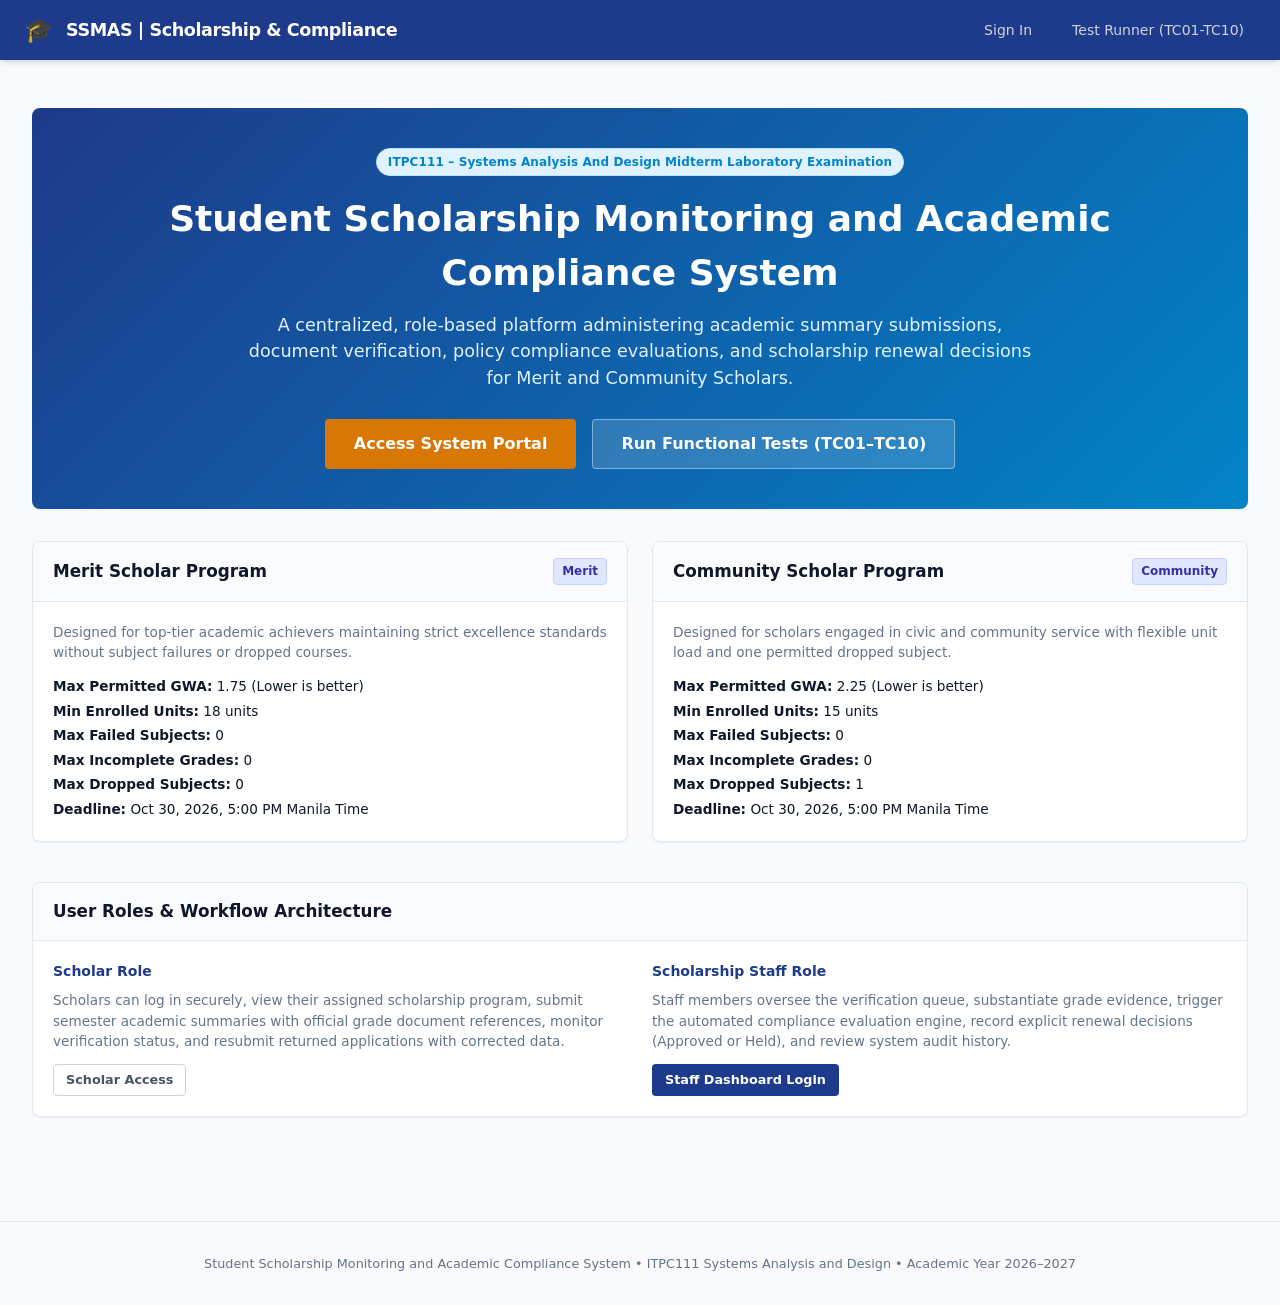
==== index.html @ eb08ff11 "Add files via upload" ====
<!DOCTYPE html>
<html lang="en">
<head>
    <meta charset="UTF-8">
    <meta name="viewport" content="width=device-width, initial-scale=1.0">
    <title>Student Scholarship Monitoring and Academic Compliance System</title>
    <link rel="stylesheet" href="css/styles.css">
</head>
<body class="scholar-layout">
    <nav class="top-navbar">
        <a href="index.html" class="brand">
            <span class="brand-icon">🎓</span>
            <span class="brand-title">SSMAS | Scholarship & Compliance</span>
        </a>
        <div class="nav-links">
            <a href="login.html" class="nav-link">Sign In</a>
            <a href="tests/runner.html" class="nav-link">Test Runner (TC01-TC10)</a>
        </div>
    </nav>

    <main class="main-content">
        <div class="card" style="padding: 2.5rem; text-align: center; background: linear-gradient(135deg, #1e3a8a 0%, #0284c7 100%); color: #ffffff; border: none; margin-top: 1rem;">
            <span class="badge badge-info" style="margin-bottom: 1rem; align-self: center;">ITPC111 – Systems Analysis and Design Midterm Laboratory Examination</span>
            <h1 style="font-size: 2.25rem; font-weight: 800; margin-bottom: 0.75rem;">Student Scholarship Monitoring and Academic Compliance System</h1>
            <p style="font-size: 1.1rem; max-width: 800px; margin: 0 auto 1.75rem auto; color: #e0f2fe;">
                A centralized, role-based platform administering academic summary submissions, document verification, policy compliance evaluations, and scholarship renewal decisions for Merit and Community Scholars.
            </p>
            <div style="display: flex; justify-content: center; gap: 1rem; flex-wrap: wrap;">
                <a href="login.html" class="btn btn-warning" style="font-size: 1rem; padding: 0.75rem 1.75rem;">Access System Portal</a>
                <a href="tests/runner.html" class="btn btn-outline" style="background: rgba(255,255,255,0.15); color: #fff; border-color: rgba(255,255,255,0.4); font-size: 1rem; padding: 0.75rem 1.75rem;">Run Functional Tests (TC01–TC10)</a>
            </div>
        </div>

        <div style="display: grid; grid-template-columns: repeat(auto-fit, minmax(320px, 1fr)); gap: 1.5rem; margin-top: 2rem;">
            <!-- Merit Scholar Program Card -->
            <div class="card">
                <div class="card-header">
                    <h3>Merit Scholar Program</h3>
                    <span class="program-badge">Merit</span>
                </div>
                <div class="card-body">
                    <p class="text-sm text-muted mb-3">Designed for top-tier academic achievers maintaining strict excellence standards without subject failures or dropped courses.</p>
                    <ul style="list-style: none; font-size: 0.85rem; line-height: 1.8;">
                        <li><strong>Max Permitted GWA:</strong> 1.75 (Lower is better)</li>
                        <li><strong>Min Enrolled Units:</strong> 18 units</li>
                        <li><strong>Max Failed Subjects:</strong> 0</li>
                        <li><strong>Max Incomplete Grades:</strong> 0</li>
                        <li><strong>Max Dropped Subjects:</strong> 0</li>
                        <li><strong>Deadline:</strong> Oct 30, 2026, 5:00 PM Manila Time</li>
                    </ul>
                </div>
            </div>

            <!-- Community Scholar Program Card -->
            <div class="card">
                <div class="card-header">
                    <h3>Community Scholar Program</h3>
                    <span class="program-badge">Community</span>
                </div>
                <div class="card-body">
                    <p class="text-sm text-muted mb-3">Designed for scholars engaged in civic and community service with flexible unit load and one permitted dropped subject.</p>
                    <ul style="list-style: none; font-size: 0.85rem; line-height: 1.8;">
                        <li><strong>Max Permitted GWA:</strong> 2.25 (Lower is better)</li>
                        <li><strong>Min Enrolled Units:</strong> 15 units</li>
                        <li><strong>Max Failed Subjects:</strong> 0</li>
                        <li><strong>Max Incomplete Grades:</strong> 0</li>
                        <li><strong>Max Dropped Subjects:</strong> 1</li>
                        <li><strong>Deadline:</strong> Oct 30, 2026, 5:00 PM Manila Time</li>
                    </ul>
                </div>
            </div>
        </div>

        <!-- Role Access Cards -->
        <div class="card mt-4">
            <div class="card-header">
                <h3>User Roles & Workflow Architecture</h3>
            </div>
            <div class="card-body">
                <div style="display: grid; grid-template-columns: repeat(auto-fit, minmax(280px, 1fr)); gap: 1.5rem;">
                    <div>
                        <h4 style="color: var(--primary); margin-bottom: 0.5rem;">Scholar Role</h4>
                        <p class="text-sm text-muted">Scholars can log in securely, view their assigned scholarship program, submit semester academic summaries with official grade document references, monitor verification status, and resubmit returned applications with corrected data.</p>
                        <a href="login.html" class="btn btn-outline btn-sm mt-3">Scholar Access</a>
                    </div>
                    <div>
                        <h4 style="color: var(--primary); margin-bottom: 0.5rem;">Scholarship Staff Role</h4>
                        <p class="text-sm text-muted">Staff members oversee the verification queue, substantiate grade evidence, trigger the automated compliance evaluation engine, record explicit renewal decisions (Approved or Held), and review system audit history.</p>
                        <a href="login.html" class="btn btn-primary btn-sm mt-3">Staff Dashboard Login</a>
                    </div>
                </div>
            </div>
        </div>
    </main>

    <footer style="text-align: center; padding: 2rem; color: var(--text-muted); font-size: 0.8rem; border-top: 1px solid var(--border-color); margin-top: 3rem;">
        Student Scholarship Monitoring and Academic Compliance System &bull; ITPC111 Systems Analysis and Design &bull; Academic Year 2026–2027
    </footer>
</body>
</html>
---- css/styles.css ----
/* ==========================================================================
   Student Scholarship Monitoring and Academic Compliance System
   Main Design System & Responsive Stylesheet
   ========================================================================== */

:root {
    --primary: #1e3a8a;
    --primary-light: #2563eb;
    --primary-dark: #1e293b;
    --accent: #0284c7;
    --accent-light: #e0f2fe;
    
    --success: #059669;
    --success-bg: #d1fae5;
    --success-border: #a7f3d0;
    
    --warning: #d97706;
    --warning-bg: #fef3c7;
    --warning-border: #fde68a;
    
    --danger: #dc2626;
    --danger-bg: #fee2e2;
    --danger-border: #fca5a5;
    
    --bg-main: #f8fafc;
    --bg-surface: #ffffff;
    --text-primary: #0f172a;
    --text-secondary: #475569;
    --text-muted: #64748b;
    --border-color: #e2e8f0;
    --border-dark: #cbd5e1;

    --font-sans: 'Inter', system-ui, -apple-system, BlinkMacSystemFont, "Segoe UI", Roboto, "Helvetica Neue", Arial, sans-serif;
    --shadow-sm: 0 1px 2px 0 rgb(0 0 0 / 0.05);
    --shadow-md: 0 4px 6px -1px rgb(0 0 0 / 0.1), 0 2px 4px -2px rgb(0 0 0 / 0.1);
    --shadow-lg: 0 10px 15px -3px rgb(0 0 0 / 0.1), 0 4px 6px -4px rgb(0 0 0 / 0.1);
    --radius-sm: 4px;
    --radius-md: 8px;
    --radius-lg: 12px;
}

* {
    box-sizing: border-box;
    margin: 0;
    padding: 0;
}

body {
    font-family: var(--font-sans);
    background-color: var(--bg-main);
    color: var(--text-primary);
    line-height: 1.5;
    font-size: 14px;
    min-height: 100vh;
}

/* --------------------------------------------------------------------------
   Layout Components: Topbar, Sidebar & Content
   -------------------------------------------------------------------------- */
.app-container {
    display: flex;
    min-height: 100vh;
}

/* Scholar Topbar Layout */
.scholar-layout {
    display: flex;
    flex-direction: column;
    min-height: 100vh;
}

.top-navbar {
    background-color: var(--primary);
    color: #ffffff;
    padding: 0.75rem 1.5rem;
    display: flex;
    justify-content: space-between;
    align-items: center;
    box-shadow: var(--shadow-md);
    position: sticky;
    top: 0;
    z-index: 50;
}

.top-navbar .brand {
    display: flex;
    align-items: center;
    gap: 0.75rem;
    text-decoration: none;
    color: #ffffff;
}

.brand-icon {
    font-size: 1.5rem;
}

.brand-title {
    font-weight: 700;
    font-size: 1.1rem;
    letter-spacing: -0.025em;
}

.nav-links {
    display: flex;
    gap: 1rem;
    align-items: center;
}

.nav-link {
    color: #cbd5e1;
    text-decoration: none;
    padding: 0.4rem 0.75rem;
    border-radius: var(--radius-sm);
    font-weight: 500;
    transition: background-color 0.15s, color 0.15s;
}

.nav-link:hover, .nav-link.active {
    background-color: rgba(255, 255, 255, 0.15);
    color: #ffffff;
}

/* Staff Sidebar Layout */
.staff-sidebar {
    width: 260px;
    background-color: var(--primary-dark);
    color: #ffffff;
    display: flex;
    flex-direction: column;
    flex-shrink: 0;
    position: sticky;
    top: 0;
    height: 100vh;
    box-shadow: var(--shadow-md);
}

.sidebar-brand {
    padding: 1.25rem 1.5rem;
    border-bottom: 1px solid rgba(255, 255, 255, 0.1);
    display: flex;
    align-items: center;
    gap: 0.75rem;
}

.sidebar-nav {
    padding: 1rem 0;
    flex: 1;
    overflow-y: auto;
}

.sidebar-section-title {
    padding: 0.5rem 1.5rem;
    font-size: 0.7rem;
    text-transform: uppercase;
    letter-spacing: 0.05em;
    color: #94a3b8;
    font-weight: 600;
}

.sidebar-link {
    display: flex;
    align-items: center;
    gap: 0.75rem;
    padding: 0.65rem 1.5rem;
    color: #cbd5e1;
    text-decoration: none;
    font-weight: 500;
    transition: background-color 0.15s, color 0.15s;
}

.sidebar-link:hover {
    background-color: rgba(255, 255, 255, 0.08);
    color: #ffffff;
}

.sidebar-link.active {
    background-color: var(--primary-light);
    color: #ffffff;
}

.sidebar-footer {
    padding: 1rem 1.5rem;
    border-top: 1px solid rgba(255, 255, 255, 0.1);
}

.main-content {
    flex: 1;
    padding: 2rem;
    max-width: 1400px;
    margin: 0 auto;
    width: 100%;
}

.page-header {
    display: flex;
    justify-content: space-between;
    align-items: center;
    margin-bottom: 1.75rem;
    flex-wrap: wrap;
    gap: 1rem;
}

.page-title {
    font-size: 1.6rem;
    font-weight: 700;
    color: var(--text-primary);
}

.page-subtitle {
    color: var(--text-muted);
    font-size: 0.9rem;
    margin-top: 0.2rem;
}

/* --------------------------------------------------------------------------
   User Profile Pill & Header Controls
   -------------------------------------------------------------------------- */
.header-actions {
    display: flex;
    align-items: center;
    gap: 1rem;
}

.user-info-pill {
    display: flex;
    align-items: center;
    gap: 0.75rem;
    background: var(--bg-surface);
    border: 1px solid var(--border-color);
    padding: 0.35rem 0.75rem;
    border-radius: 9999px;
    box-shadow: var(--shadow-sm);
}

.user-avatar-circle {
    width: 30px;
    height: 30px;
    border-radius: 50%;
    background-color: var(--primary);
    color: #ffffff;
    display: flex;
    align-items: center;
    justify-content: center;
    font-weight: 600;
    font-size: 0.85rem;
}

.user-meta {
    display: flex;
    flex-direction: column;
}

.user-name {
    font-size: 0.82rem;
    font-weight: 600;
    line-height: 1.1;
}

.user-sub {
    font-size: 0.7rem;
    color: var(--text-muted);
}

/* --------------------------------------------------------------------------
   Cards & Content Surfaces
   -------------------------------------------------------------------------- */
.card {
    background: var(--bg-surface);
    border: 1px solid var(--border-color);
    border-radius: var(--radius-md);
    box-shadow: var(--shadow-sm);
    overflow: hidden;
    margin-bottom: 1.5rem;
}

.card-header {
    padding: 1rem 1.25rem;
    border-bottom: 1px solid var(--border-color);
    display: flex;
    justify-content: space-between;
    align-items: center;
    background-color: #fafbfc;
}

.card-header h3, .card-header h4 {
    font-size: 1.05rem;
    font-weight: 600;
    color: var(--text-primary);
}

.card-body {
    padding: 1.25rem;
}

.card-warning {
    border-color: var(--warning-border);
    background-color: #fffdfa;
}

/* --------------------------------------------------------------------------
   Badges & Status Tags
   -------------------------------------------------------------------------- */
.badge {
    display: inline-flex;
    align-items: center;
    gap: 0.35rem;
    padding: 0.25rem 0.65rem;
    font-size: 0.75rem;
    font-weight: 600;
    border-radius: 9999px;
    text-transform: capitalize;
    letter-spacing: 0.01em;
}

.badge-success {
    background-color: var(--success-bg);
    color: var(--success);
    border: 1px solid var(--success-border);
}

.badge-warning {
    background-color: var(--warning-bg);
    color: var(--warning);
    border: 1px solid var(--warning-border);
}

.badge-danger {
    background-color: var(--danger-bg);
    color: var(--danger);
    border: 1px solid var(--danger-border);
}

.badge-info {
    background-color: var(--accent-light);
    color: var(--accent);
    border: 1px solid #bae6fd;
}

.badge-secondary, .badge-neutral {
    background-color: #f1f5f9;
    color: #475569;
    border: 1px solid #cbd5e1;
}

.program-badge {
    background-color: #e0e7ff;
    color: #3730a3;
    border: 1px solid #c7d2fe;
    font-weight: 700;
    font-size: 0.75rem;
    padding: 0.2rem 0.5rem;
    border-radius: var(--radius-sm);
    display: inline-block;
}

.dot {
    width: 6px;
    height: 6px;
    border-radius: 50%;
    background-color: currentColor;
}

/* --------------------------------------------------------------------------
   Buttons & Interactive Elements
   -------------------------------------------------------------------------- */
.btn {
    display: inline-flex;
    align-items: center;
    justify-content: center;
    gap: 0.4rem;
    font-family: inherit;
    font-size: 0.85rem;
    font-weight: 600;
    padding: 0.5rem 1rem;
    border-radius: var(--radius-sm);
    border: 1px solid transparent;
    cursor: pointer;
    text-decoration: none;
    transition: all 0.15s ease-in-out;
}

.btn:disabled, .btn.disabled {
    opacity: 0.6;
    cursor: not-allowed;
}

.btn-primary {
    background-color: var(--primary);
    color: #ffffff;
}

.btn-primary:hover:not(:disabled) {
    background-color: var(--primary-light);
}

.btn-success {
    background-color: var(--success);
    color: #ffffff;
}

.btn-success:hover:not(:disabled) {
    background-color: #047857;
}

.btn-warning {
    background-color: var(--warning);
    color: #ffffff;
}

.btn-warning:hover:not(:disabled) {
    background-color: #b45309;
}

.btn-danger {
    background-color: var(--danger);
    color: #ffffff;
}

.btn-danger:hover:not(:disabled) {
    background-color: #b91c1c;
}

.btn-outline {
    background-color: transparent;
    border-color: var(--border-dark);
    color: var(--text-secondary);
}

.btn-outline:hover:not(:disabled) {
    background-color: #f1f5f9;
    color: var(--text-primary);
}

.btn-sm {
    padding: 0.35rem 0.75rem;
    font-size: 0.8rem;
}

.btn-xs {
    padding: 0.2rem 0.5rem;
    font-size: 0.75rem;
}

.btn-group-vertical {
    display: flex;
    flex-direction: column;
    gap: 0.25rem;
}

/* --------------------------------------------------------------------------
   Tables
   -------------------------------------------------------------------------- */
.table-responsive {
    overflow-x: auto;
    width: 100%;
}

.table {
    width: 100%;
    border-collapse: collapse;
    text-align: left;
    font-size: 0.85rem;
}

.table th {
    background-color: #f8fafc;
    color: var(--text-secondary);
    font-weight: 600;
    padding: 0.75rem 1rem;
    border-bottom: 2px solid var(--border-color);
    white-space: nowrap;
}

.table td {
    padding: 0.85rem 1rem;
    border-bottom: 1px solid var(--border-color);
    vertical-align: middle;
}

.table tbody tr:hover {
    background-color: #f8fafc;
}

.table-bordered {
    border: 1px solid var(--border-color);
}

.table-bordered th, .table-bordered td {
    border: 1px solid var(--border-color);
}

/* --------------------------------------------------------------------------
   Forms & Controls
   -------------------------------------------------------------------------- */
.form-group {
    margin-bottom: 1.25rem;
}

.form-group label {
    display: block;
    margin-bottom: 0.4rem;
    font-weight: 600;
    font-size: 0.85rem;
    color: var(--text-primary);
}

.form-control {
    width: 100%;
    padding: 0.55rem 0.75rem;
    font-family: inherit;
    font-size: 0.875rem;
    color: var(--text-primary);
    background-color: var(--bg-surface);
    border: 1px solid var(--border-dark);
    border-radius: var(--radius-sm);
    transition: border-color 0.15s, box-shadow 0.15s;
}

.form-control:focus {
    outline: none;
    border-color: var(--primary-light);
    box-shadow: 0 0 0 3px rgba(37, 99, 235, 0.15);
}

.form-row-grid {
    display: grid;
    grid-template-columns: repeat(auto-fit, minmax(180px, 1fr));
    gap: 1rem;
}

.filter-bar {
    display: flex;
    flex-wrap: wrap;
    gap: 0.75rem;
    margin-bottom: 1.25rem;
    align-items: center;
    background: var(--bg-surface);
    padding: 0.85rem 1rem;
    border: 1px solid var(--border-color);
    border-radius: var(--radius-md);
}

.search-input-wrap {
    flex: 1;
    min-width: 240px;
}

/* --------------------------------------------------------------------------
   Metrics & Dashboard Stats Cards
   -------------------------------------------------------------------------- */
.stats-grid {
    display: grid;
    grid-template-columns: repeat(auto-fit, minmax(220px, 1fr));
    gap: 1.25rem;
    margin-bottom: 1.75rem;
}

.stat-card {
    background: var(--bg-surface);
    border: 1px solid var(--border-color);
    border-radius: var(--radius-md);
    padding: 1.25rem;
    display: flex;
    align-items: center;
    gap: 1rem;
    box-shadow: var(--shadow-sm);
}

.stat-icon {
    width: 48px;
    height: 48px;
    border-radius: var(--radius-md);
    display: flex;
    align-items: center;
    justify-content: center;
    font-size: 1.4rem;
}

.stat-icon-blue { background: #dbeafe; color: #1e40af; }
.stat-icon-amber { background: #fef3c7; color: #92400e; }
.stat-icon-green { background: #d1fae5; color: #065f46; }
.stat-icon-red { background: #fee2e2; color: #991b1b; }

.stat-details {
    display: flex;
    flex-direction: column;
}

.stat-val {
    font-size: 1.75rem;
    font-weight: 700;
    line-height: 1.1;
    color: var(--text-primary);
}

.stat-title {
    font-size: 0.8rem;
    color: var(--text-muted);
    font-weight: 500;
}

/* --------------------------------------------------------------------------
   Policy Grid & Scholar Program Cards
   -------------------------------------------------------------------------- */
.program-header {
    display: flex;
    justify-content: space-between;
    align-items: center;
    margin-bottom: 1rem;
    flex-wrap: wrap;
    gap: 1rem;
}

.policy-grid {
    display: grid;
    grid-template-columns: repeat(auto-fit, minmax(160px, 1fr));
    gap: 0.75rem;
    margin-top: 1rem;
}

.policy-item {
    background-color: #f8fafc;
    border: 1px solid var(--border-color);
    padding: 0.75rem;
    border-radius: var(--radius-sm);
    display: flex;
    flex-direction: column;
}

.policy-label {
    font-size: 0.75rem;
    color: var(--text-muted);
    font-weight: 500;
}

.policy-val {
    font-size: 1.1rem;
    font-weight: 700;
    color: var(--text-primary);
    margin-top: 0.2rem;
}

.deadline-pill {
    background: #fef2f2;
    border: 1px solid #fecaca;
    padding: 0.5rem 1rem;
    border-radius: var(--radius-md);
    color: #991b1b;
    font-size: 0.85rem;
}

/* --------------------------------------------------------------------------
   Submission Details Specifics
   -------------------------------------------------------------------------- */
.details-grid {
    display: grid;
    grid-template-columns: 3fr 2fr;
    gap: 1.5rem;
}

.info-row {
    display: flex;
    justify-content: space-between;
    padding: 0.45rem 0;
    border-bottom: 1px dashed var(--border-color);
}

.info-label {
    color: var(--text-muted);
    font-size: 0.85rem;
}

.metrics-grid {
    display: grid;
    grid-template-columns: repeat(5, 1fr);
    gap: 0.5rem;
    text-align: center;
}

.metric-box {
    background-color: #f8fafc;
    border: 1px solid var(--border-color);
    padding: 0.65rem 0.25rem;
    border-radius: var(--radius-sm);
}

.metric-num {
    display: block;
    font-size: 1.25rem;
    font-weight: 700;
    color: var(--text-primary);
}

.metric-title {
    font-size: 0.7rem;
    color: var(--text-muted);
    text-transform: uppercase;
}

.status-stage {
    padding: 0.5rem 0;
}

.stage-header {
    display: flex;
    justify-content: space-between;
    align-items: center;
    margin-bottom: 0.35rem;
}

.stage-title {
    font-weight: 600;
    font-size: 0.95rem;
}

/* --------------------------------------------------------------------------
   Alerts & Notifications
   -------------------------------------------------------------------------- */
.alert {
    padding: 0.85rem 1.15rem;
    border-radius: var(--radius-md);
    margin-bottom: 1.25rem;
    font-size: 0.875rem;
}

.alert-warning {
    background-color: var(--warning-bg);
    border: 1px solid var(--warning-border);
    color: #92400e;
}

.alert-danger {
    background-color: var(--danger-bg);
    border: 1px solid var(--danger-border);
    color: #991b1b;
}

.alert-success {
    background-color: var(--success-bg);
    border: 1px solid var(--success-border);
    color: #065f46;
}

.deficiency-list {
    margin-left: 1.25rem;
    margin-top: 0.4rem;
}

.deficiency-list li {
    margin-bottom: 0.25rem;
}

/* --------------------------------------------------------------------------
   Timeline / Audit History Trail
   -------------------------------------------------------------------------- */
.timeline {
    border-left: 2px solid var(--border-color);
    padding-left: 1.25rem;
    margin-left: 0.5rem;
}

.timeline-item {
    position: relative;
    margin-bottom: 1.25rem;
}

.timeline-item::before {
    content: '';
    position: absolute;
    left: -1.65rem;
    top: 0.2rem;
    width: 10px;
    height: 10px;
    border-radius: 50%;
    background-color: var(--primary);
    border: 2px solid #ffffff;
}

.timeline-time {
    font-size: 0.75rem;
    color: var(--text-muted);
    display: block;
}

.timeline-badge {
    display: inline-block;
    font-size: 0.75rem;
    font-weight: 700;
    background: #e2e8f0;
    padding: 0.1rem 0.45rem;
    border-radius: var(--radius-sm);
    margin: 0.2rem 0;
}

/* --------------------------------------------------------------------------
   Modals
   -------------------------------------------------------------------------- */
.modal-overlay {
    position: fixed;
    top: 0;
    left: 0;
    right: 0;
    bottom: 0;
    background-color: rgba(15, 23, 42, 0.6);
    display: flex;
    align-items: center;
    justify-content: center;
    z-index: 1000;
    padding: 1.5rem;
}

.modal-card {
    background: var(--bg-surface);
    border-radius: var(--radius-md);
    width: 100%;
    max-width: 650px;
    max-height: 90vh;
    overflow-y: auto;
    box-shadow: var(--shadow-lg);
}

.modal-header {
    padding: 1rem 1.25rem;
    border-bottom: 1px solid var(--border-color);
    display: flex;
    justify-content: space-between;
    align-items: center;
}

.modal-body {
    padding: 1.25rem;
}

.modal-footer {
    padding: 0.85rem 1.25rem;
    border-top: 1px solid var(--border-color);
    display: flex;
    justify-content: flex-end;
    gap: 0.75rem;
    background-color: #fafbfc;
}

/* --------------------------------------------------------------------------
   Activity Lists (Dashboard)
   -------------------------------------------------------------------------- */
.activity-list {
    list-style: none;
}

.activity-item {
    display: flex;
    align-items: center;
    gap: 0.75rem;
    padding: 0.65rem 0;
    border-bottom: 1px solid var(--border-color);
}

.activity-item:last-child {
    border-bottom: none;
}

.activity-badge {
    font-size: 0.7rem;
    font-weight: 700;
    padding: 0.15rem 0.5rem;
    border-radius: var(--radius-sm);
    text-transform: uppercase;
}

.activity-details {
    display: flex;
    flex-direction: column;
    font-size: 0.82rem;
}

.activity-time {
    font-size: 0.7rem;
    color: var(--text-muted);
}

/* --------------------------------------------------------------------------
   Utilities
   -------------------------------------------------------------------------- */
.hidden { display: none !important; }
.text-center { text-align: center; }
.text-muted { color: var(--text-muted); }
.text-xs { font-size: 0.75rem; }
.text-sm { font-size: 0.85rem; }
.text-lg { font-size: 1.15rem; }
.block { display: block; }
.mt-1 { margin-top: 0.25rem; }
.mt-2 { margin-top: 0.5rem; }
.mt-3 { margin-top: 0.75rem; }
.mt-4 { margin-top: 1rem; }
.mb-2 { margin-bottom: 0.5rem; }
.mb-3 { margin-bottom: 0.75rem; }
.py-2 { padding-top: 0.5rem; padding-bottom: 0.5rem; }
.py-4 { padding-top: 1rem; padding-bottom: 1rem; }
.py-5 { padding-top: 1.5rem; padding-bottom: 1.5rem; }

/* --------------------------------------------------------------------------
   Responsive Breakpoints
   -------------------------------------------------------------------------- */
@media (max-width: 900px) {
    .staff-sidebar {
        width: 200px;
    }
    .details-grid {
        grid-template-columns: 1fr;
    }
}

@media (max-width: 768px) {
    .app-container {
        flex-direction: column;
    }
    .staff-sidebar {
        width: 100%;
        height: auto;
        position: static;
    }
    .sidebar-nav {
        display: flex;
        flex-wrap: wrap;
        padding: 0.5rem;
    }
    .sidebar-link {
        padding: 0.5rem 0.75rem;
        font-size: 0.8rem;
    }
    .main-content {
        padding: 1rem;
    }
    .stats-grid {
        grid-template-columns: 1fr 1fr;
    }
}
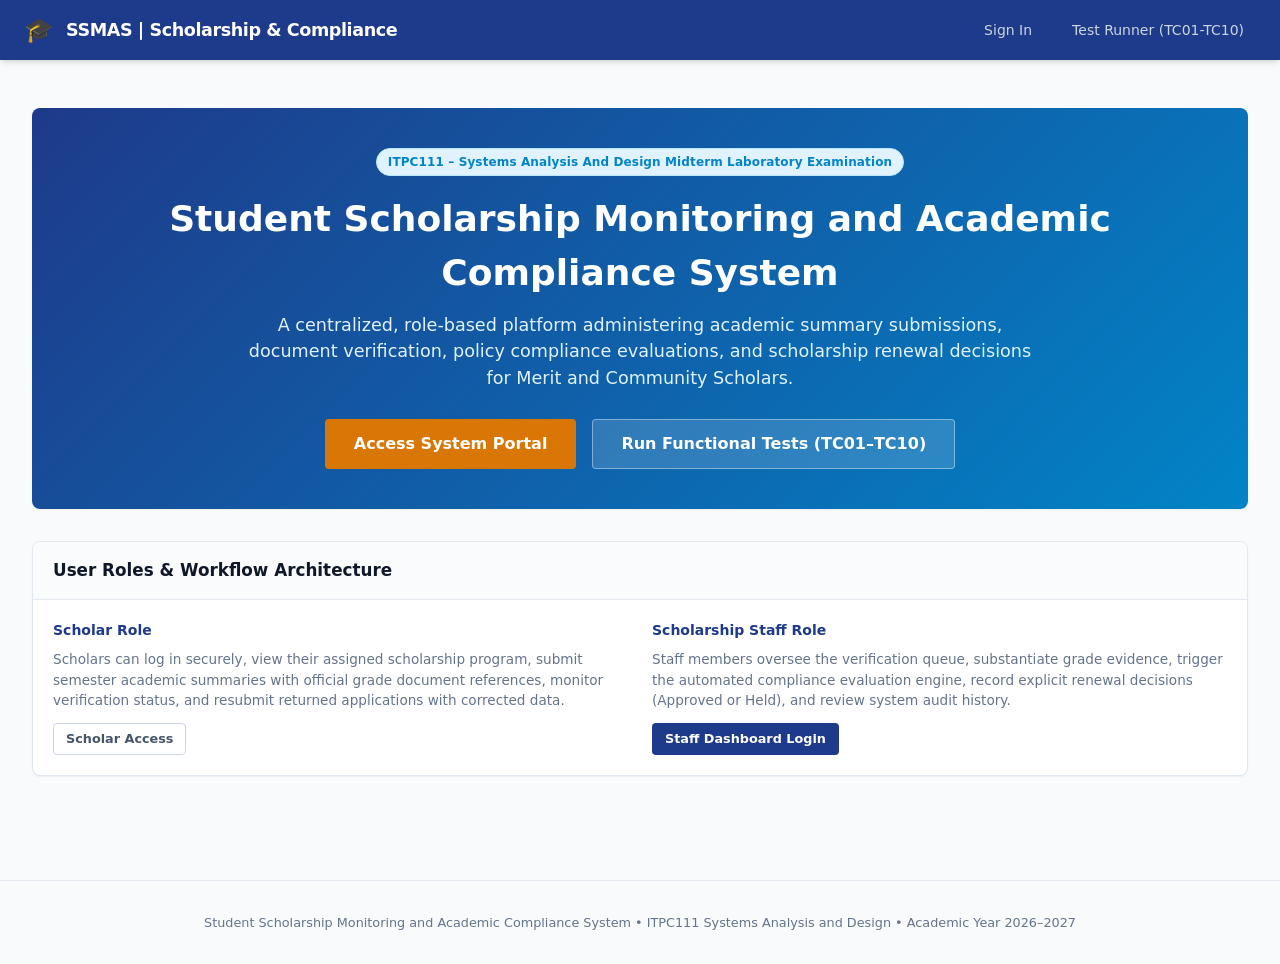
==== commit 8e4a5b5c: "Add files via upload" ====
--- a/index.html
+++ b/index.html
@@ -1,100 +1,71 @@
-<!DOCTYPE html>
-<html lang="en">
-<head>
-    <meta charset="UTF-8">
-    <meta name="viewport" content="width=device-width, initial-scale=1.0">
-    <title>Student Scholarship Monitoring and Academic Compliance System</title>
-    <link rel="stylesheet" href="css/styles.css">
-</head>
-<body class="scholar-layout">
-    <nav class="top-navbar">
-        <a href="index.html" class="brand">
-            <span class="brand-icon">🎓</span>
-            <span class="brand-title">SSMAS | Scholarship & Compliance</span>
-        </a>
-        <div class="nav-links">
-            <a href="login.html" class="nav-link">Sign In</a>
-            <a href="tests/runner.html" class="nav-link">Test Runner (TC01-TC10)</a>
-        </div>
-    </nav>
-
-    <main class="main-content">
-        <div class="card" style="padding: 2.5rem; text-align: center; background: linear-gradient(135deg, #1e3a8a 0%, #0284c7 100%); color: #ffffff; border: none; margin-top: 1rem;">
-            <span class="badge badge-info" style="margin-bottom: 1rem; align-self: center;">ITPC111 – Systems Analysis and Design Midterm Laboratory Examination</span>
-            <h1 style="font-size: 2.25rem; font-weight: 800; margin-bottom: 0.75rem;">Student Scholarship Monitoring and Academic Compliance System</h1>
-            <p style="font-size: 1.1rem; max-width: 800px; margin: 0 auto 1.75rem auto; color: #e0f2fe;">
-                A centralized, role-based platform administering academic summary submissions, document verification, policy compliance evaluations, and scholarship renewal decisions for Merit and Community Scholars.
-            </p>
-            <div style="display: flex; justify-content: center; gap: 1rem; flex-wrap: wrap;">
-                <a href="login.html" class="btn btn-warning" style="font-size: 1rem; padding: 0.75rem 1.75rem;">Access System Portal</a>
-                <a href="tests/runner.html" class="btn btn-outline" style="background: rgba(255,255,255,0.15); color: #fff; border-color: rgba(255,255,255,0.4); font-size: 1rem; padding: 0.75rem 1.75rem;">Run Functional Tests (TC01–TC10)</a>
-            </div>
-        </div>
-
-        <div style="display: grid; grid-template-columns: repeat(auto-fit, minmax(320px, 1fr)); gap: 1.5rem; margin-top: 2rem;">
-            <!-- Merit Scholar Program Card -->
-            <div class="card">
-                <div class="card-header">
-                    <h3>Merit Scholar Program</h3>
-                    <span class="program-badge">Merit</span>
-                </div>
-                <div class="card-body">
-                    <p class="text-sm text-muted mb-3">Designed for top-tier academic achievers maintaining strict excellence standards without subject failures or dropped courses.</p>
-                    <ul style="list-style: none; font-size: 0.85rem; line-height: 1.8;">
-                        <li><strong>Max Permitted GWA:</strong> 1.75 (Lower is better)</li>
-                        <li><strong>Min Enrolled Units:</strong> 18 units</li>
-                        <li><strong>Max Failed Subjects:</strong> 0</li>
-                        <li><strong>Max Incomplete Grades:</strong> 0</li>
-                        <li><strong>Max Dropped Subjects:</strong> 0</li>
-                        <li><strong>Deadline:</strong> Oct 30, 2026, 5:00 PM Manila Time</li>
-                    </ul>
-                </div>
-            </div>
-
-            <!-- Community Scholar Program Card -->
-            <div class="card">
-                <div class="card-header">
-                    <h3>Community Scholar Program</h3>
-                    <span class="program-badge">Community</span>
-                </div>
-                <div class="card-body">
-                    <p class="text-sm text-muted mb-3">Designed for scholars engaged in civic and community service with flexible unit load and one permitted dropped subject.</p>
-                    <ul style="list-style: none; font-size: 0.85rem; line-height: 1.8;">
-                        <li><strong>Max Permitted GWA:</strong> 2.25 (Lower is better)</li>
-                        <li><strong>Min Enrolled Units:</strong> 15 units</li>
-                        <li><strong>Max Failed Subjects:</strong> 0</li>
-                        <li><strong>Max Incomplete Grades:</strong> 0</li>
-                        <li><strong>Max Dropped Subjects:</strong> 1</li>
-                        <li><strong>Deadline:</strong> Oct 30, 2026, 5:00 PM Manila Time</li>
-                    </ul>
-                </div>
-            </div>
-        </div>
-
-        <!-- Role Access Cards -->
-        <div class="card mt-4">
-            <div class="card-header">
-                <h3>User Roles & Workflow Architecture</h3>
-            </div>
-            <div class="card-body">
-                <div style="display: grid; grid-template-columns: repeat(auto-fit, minmax(280px, 1fr)); gap: 1.5rem;">
-                    <div>
-                        <h4 style="color: var(--primary); margin-bottom: 0.5rem;">Scholar Role</h4>
-                        <p class="text-sm text-muted">Scholars can log in securely, view their assigned scholarship program, submit semester academic summaries with official grade document references, monitor verification status, and resubmit returned applications with corrected data.</p>
-                        <a href="login.html" class="btn btn-outline btn-sm mt-3">Scholar Access</a>
-                    </div>
-                    <div>
-                        <h4 style="color: var(--primary); margin-bottom: 0.5rem;">Scholarship Staff Role</h4>
-                        <p class="text-sm text-muted">Staff members oversee the verification queue, substantiate grade evidence, trigger the automated compliance evaluation engine, record explicit renewal decisions (Approved or Held), and review system audit history.</p>
-                        <a href="login.html" class="btn btn-primary btn-sm mt-3">Staff Dashboard Login</a>
-                    </div>
-                </div>
-            </div>
-        </div>
-    </main>
-
-    <footer style="text-align: center; padding: 2rem; color: var(--text-muted); font-size: 0.8rem; border-top: 1px solid var(--border-color); margin-top: 3rem;">
-        Student Scholarship Monitoring and Academic Compliance System &bull; ITPC111 Systems Analysis and Design &bull; Academic Year 2026–2027
-    </footer>
-</body>
-</html>
+<!DOCTYPE html>
+<html lang="en">
+<head>
+    <meta charset="UTF-8">
+    <meta name="viewport" content="width=device-width, initial-scale=1.0">
+    <title>Student Scholarship Monitoring and Academic Compliance System</title>
+    <link rel="stylesheet" href="css/styles.css">
+</head>
+<body class="scholar-layout">
+    <nav class="top-navbar">
+        <a href="index.html" class="brand">
+            <span class="brand-icon">🎓</span>
+            <span class="brand-title">SSMAS | Scholarship & Compliance</span>
+        </a>
+        <div class="nav-links">
+            <a href="login.html" class="nav-link">Sign In</a>
+            <a href="tests/runner.html" class="nav-link">Test Runner (TC01-TC10)</a>
+        </div>
+    </nav>
+
+    <main class="main-content">
+        <div class="card" style="padding: 2.5rem; text-align: center; background: linear-gradient(135deg, #1e3a8a 0%, #0284c7 100%); color: #ffffff; border: none; margin-top: 1rem;">
+            <span class="badge badge-info" style="margin-bottom: 1rem; align-self: center;">ITPC111 – Systems Analysis and Design Midterm Laboratory Examination</span>
+            <h1 style="font-size: 2.25rem; font-weight: 800; margin-bottom: 0.75rem;">Student Scholarship Monitoring and Academic Compliance System</h1>
+            <p style="font-size: 1.1rem; max-width: 800px; margin: 0 auto 1.75rem auto; color: #e0f2fe;">
+                A centralized, role-based platform administering academic summary submissions, document verification, policy compliance evaluations, and scholarship renewal decisions for Merit and Community Scholars.
+            </p>
+            <div style="display: flex; justify-content: center; gap: 1rem; flex-wrap: wrap;">
+                <a href="login.html" class="btn btn-warning" style="font-size: 1rem; padding: 0.75rem 1.75rem;">Access System Portal</a>
+                <a href="tests/runner.html" class="btn btn-outline" style="background: rgba(255,255,255,0.15); color: #fff; border-color: rgba(255,255,255,0.4); font-size: 1rem; padding: 0.75rem 1.75rem;">Run Functional Tests (TC01–TC10)</a>
+            </div>
+        </div>
+
+        <!-- Scholarship Program Cards (rendered by js/program-cards.js) -->
+        <div id="program-cards" class="program-cards-grid" style="margin-top: 2rem;"></div>
+
+        <!-- Role Access Cards -->
+        <div class="card mt-4">
+            <div class="card-header">
+                <h3>User Roles & Workflow Architecture</h3>
+            </div>
+            <div class="card-body">
+                <div style="display: grid; grid-template-columns: repeat(auto-fit, minmax(280px, 1fr)); gap: 1.5rem;">
+                    <div>
+                        <h4 style="color: var(--primary); margin-bottom: 0.5rem;">Scholar Role</h4>
+                        <p class="text-sm text-muted">Scholars can log in securely, view their assigned scholarship program, submit semester academic summaries with official grade document references, monitor verification status, and resubmit returned applications with corrected data.</p>
+                        <a href="login.html" class="btn btn-outline btn-sm mt-3">Scholar Access</a>
+                    </div>
+                    <div>
+                        <h4 style="color: var(--primary); margin-bottom: 0.5rem;">Scholarship Staff Role</h4>
+                        <p class="text-sm text-muted">Staff members oversee the verification queue, substantiate grade evidence, trigger the automated compliance evaluation engine, record explicit renewal decisions (Approved or Held), and review system audit history.</p>
+                        <a href="login.html" class="btn btn-primary btn-sm mt-3">Staff Dashboard Login</a>
+                    </div>
+                </div>
+            </div>
+        </div>
+    </main>
+
+    <footer style="text-align: center; padding: 2rem; color: var(--text-muted); font-size: 0.8rem; border-top: 1px solid var(--border-color); margin-top: 3rem;">
+        Student Scholarship Monitoring and Academic Compliance System &bull; ITPC111 Systems Analysis and Design &bull; Academic Year 2026–2027
+    </footer>
+
+    <script src="js/config.js"></script>
+    <script src="js/program-cards.js"></script>
+    <script>
+        document.getElementById('program-cards').innerHTML = Object.values(CONFIG.PROGRAMS)
+            .map(p => window.renderProgramCard({ program_name: p.name, ...p }))
+            .join('');
+    </script>
+</body>
+</html>
